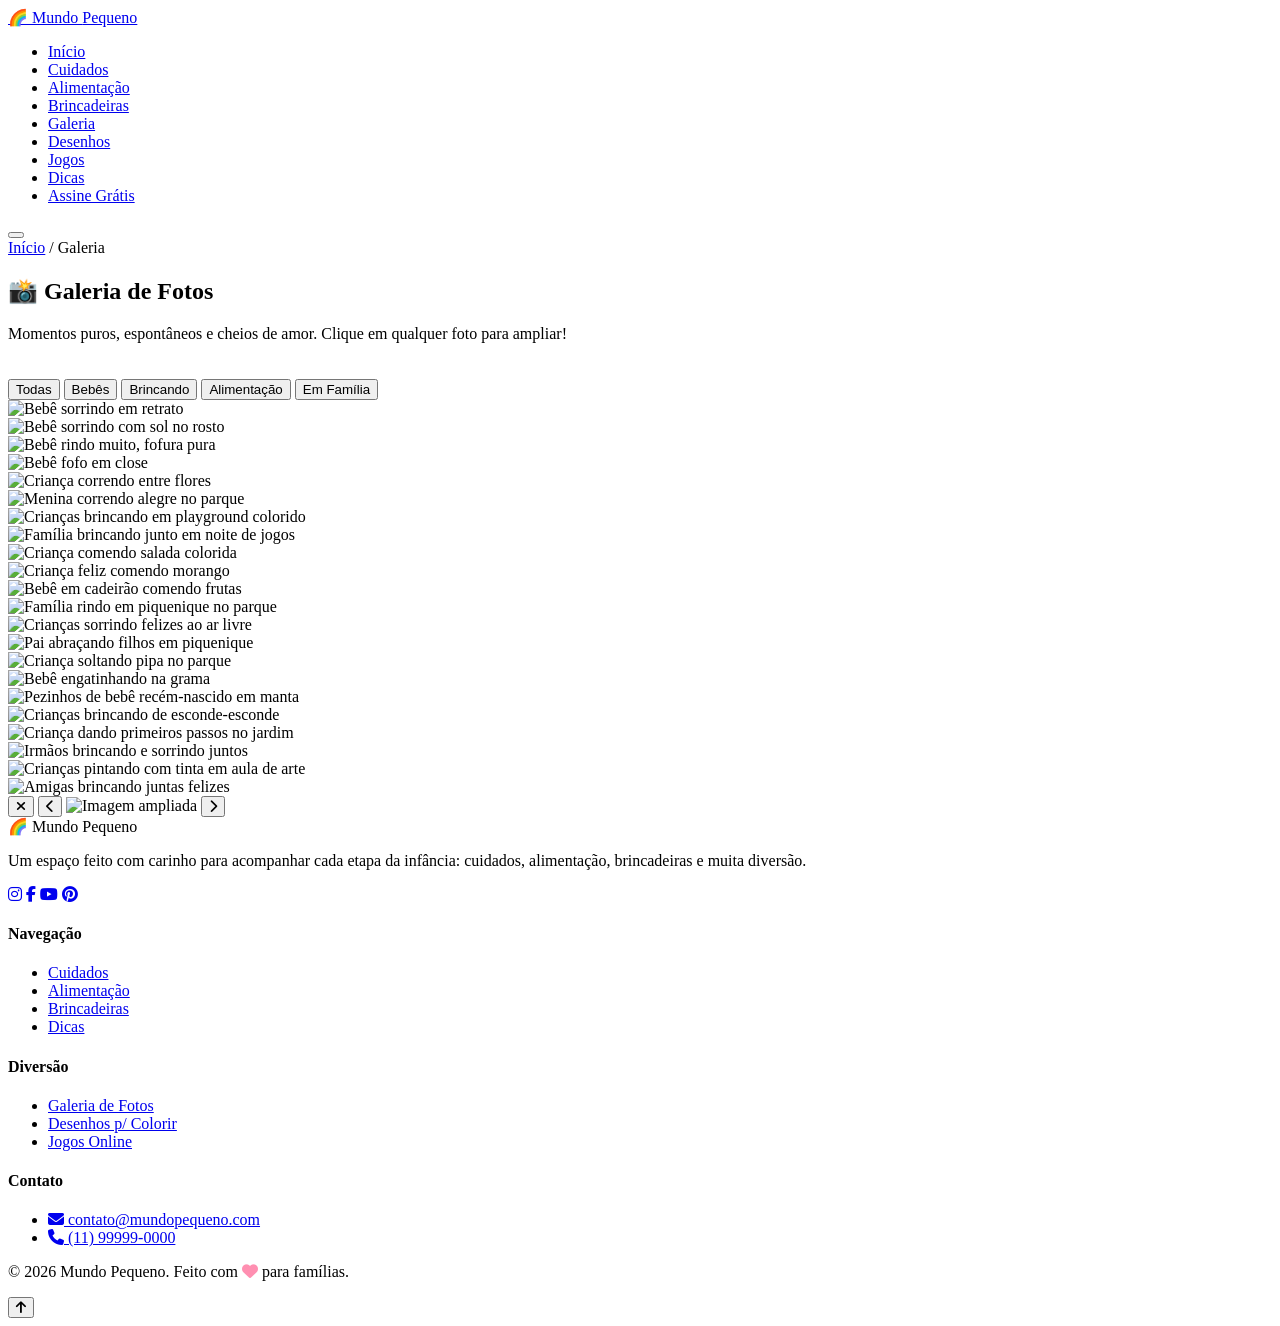
==== galeria.html @ c7234afe "Add files via upload" ====
<!DOCTYPE html>
<html lang="pt-BR">
<head>
<meta charset="UTF-8">
<meta name="viewport" content="width=device-width, initial-scale=1.0">
<title>Galeria de Fotos 📸 | Mundo Pequeno</title>
<meta name="description" content="Galeria com fotos fofas e emocionantes de bebês e crianças em momentos de brincadeira, alimentação e carinho.">
<link rel="icon" href="https://cdn.jsdelivr.net/gh/twitter/twemoji@14.0.2/assets/72x72/1f308.png">
<link rel="preconnect" href="https://fonts.googleapis.com">
<link href="https://fonts.googleapis.com/css2?family=Baloo+2:wght@500;600;700;800&family=Nunito:wght@400;600;700;800&display=swap" rel="stylesheet">
<link rel="stylesheet" href="https://cdn.jsdelivr.net/npm/@fortawesome/fontawesome-free@6.4.0/css/all.min.css">
<link rel="stylesheet" href="css/style.css">
</head>
<body>

<header class="site-header">
  <nav class="nav">
    <a href="index.html" class="logo"><span class="emoji-logo">🌈</span> Mundo <span>Pequeno</span></a>
    <ul class="nav-links" id="navLinks">
      <li><a href="index.html">Início</a></li>
      <li><a href="index.html#cuidados">Cuidados</a></li>
      <li><a href="index.html#alimentacao">Alimentação</a></li>
      <li><a href="index.html#brincadeiras">Brincadeiras</a></li>
      <li><a href="galeria.html" class="active">Galeria</a></li>
      <li><a href="desenhos.html">Desenhos</a></li>
      <li><a href="jogos.html">Jogos</a></li>
      <li><a href="index.html#dicas">Dicas</a></li>
      <li class="nav-cta"><a href="index.html#newsletter" class="btn btn-primary btn-sm">Assine Grátis</a></li>
    </ul>
    <button class="nav-toggle" id="navToggle" aria-label="Abrir menu"><span></span><span></span><span></span></button>
  </nav>
</header>

<section class="page-hero">
  <div class="container">
    <div class="breadcrumb"><a href="index.html">Início</a> / Galeria</div>
    <h1>📸 Galeria de Fotos</h1>
    <p>Momentos puros, espontâneos e cheios de amor. Clique em qualquer foto para ampliar!</p>
  </div>
</section>

<section style="padding-top:20px;">
  <div class="container">
    <div class="gallery-filters">
      <button class="active" data-filter="all">Todas</button>
      <button data-filter="bebes">Bebês</button>
      <button data-filter="brincando">Brincando</button>
      <button data-filter="alimentacao">Alimentação</button>
      <button data-filter="familia">Em Família</button>
    </div>

    <div class="gallery-grid" id="galleryGrid">
      <div class="gallery-item big" data-cat="bebes"><img src="https://sspark.genspark.ai/cfimages?u1=ndhddeLZFWGT2QNLQLzmzCzusl1w2wdhWSH6RtxrP0ZmwlwBD2rYt%2BAk1T1cfhvJv9oaSDErAEjLbPTglNGLpMYn3vOj9%2BGTQF0q&u2=%2FpJAjtqTDEt%2Bv%2FnV&width=2560" alt="Bebê sorrindo em retrato"></div>
      <div class="gallery-item" data-cat="bebes"><img src="https://sspark.genspark.ai/cfimages?u1=wyLe3C%2FAatpw%2FO4%2FJGMvjrgKcWoxJjUubyipTF%2FmRkcZkCUZC0ElCqLG8GH1RtX7pW635uxzYXK0th3lJWpb%2FtLRLevfHsQp%2B%2FsfWTzB47OzOsWj92z8WtKt3IEaE1g%3D&u2=%2BPU1qNR4vR9eNOVG&width=2560" alt="Bebê sorrindo com sol no rosto"></div>
      <div class="gallery-item" data-cat="bebes"><img src="https://sspark.genspark.ai/cfimages?u1=8L2IFlPkdaG%2FIW3AeMYnHKb4eAwyjwd8dw22cgdGkTfwISY3p1%2FhVpr8Nta03a7AEeLAphwVBm%2BUW2LVDxcgH6xd5I%2FwoS0oSSRqjXibA%2Bd6pWyJEW%2BmxaOGnXrDiw%3D%3D&u2=kWhI%2BEYVxFTC4DdW&width=2560" alt="Bebê rindo muito, fofura pura"></div>
      <div class="gallery-item" data-cat="bebes"><img src="https://sspark.genspark.ai/cfimages?u1=nSkT0t7nMFKpLuXsFscAIu6YBdMsJHf5hc7i%2FyCXRW3bRyOsYB9TfGbBkV8WTERxIGZbdeXm1TzRTCR2XvfxIrx3dXwN8hUG66l93VvWFYq0RHcwTFc7QH1au1a5OkRutzT%2FSqoSWOZs%2BxHULO1X8UY3XrJZMIPidQQfKF8nFTiYUZowz%2Fy4MwzSMY8TH6r6rdNrrvPdiO2BBJWKzJvbkiKhiYYpR4dZeQpNS1c0Pe%2BMOnPsiVyqrP2ezf313G8qig6XODM7vVbfgKGphIifDA%3D%3D&u2=FmXquI4T0TN6zmR3&width=2560" alt="Bebê fofo em close"></div>
      <div class="gallery-item" data-cat="brincando"><img src="https://sspark.genspark.ai/cfimages?u1=59ISI4aFKnPtWzOcBTF0I5ml5RJXpm5B3AfBr2Erm9TeOmwFgueIEve2jPlzuM46gnMAi53AapqGLBo0E2CuCd7VEn5RWjH8NbwACZI96RKM98XP%2F1CQaHisSA7GuGvZbXMqs8y6SAXkcRGLWAJMpjZWzwGOJZZxLCQJP1g0g6ZC9rir9vIqbgoHP2moUMwQ%2FQFh993Lb4isltNryDFymv7yGeEcs%2F4JXQm5btyzPd5uQrDFDeWNV3%2BuuDfu08QDfPqDxPw8FwPi%2B%2BfpMYrJUshYjNnGT49L5piJLTrHBk%2FGUFnyHLK0v5kTRoIH1S5oiEUplZV1FyTTrsb8HQ17k%2ByeW4ojQhJ32U48ofLu4xlV9q1k48qzZprQzNOdkIWRteJuSw%3D%3D&u2=sn4Roj9m0N7NNnrb&width=2560" alt="Criança correndo entre flores"></div>
      <div class="gallery-item big" data-cat="brincando"><img src="https://sspark.genspark.ai/cfimages?u1=fBDyU491KCCqEEFu7%2FhmPNwWjkM%2F2XoJVQUx02vh%2FolGIvzcqIdsznbCpgeQtoPpkAKB2pBQ6ruElIrLAnjWRtsxDEQAoI4FyH08cp%2B3tQS%2FheKLW9XnB6l4hBnWvF8aiOzVW2SUGP3YvSuy%2FoOx&u2=zw8rZxPJIC1Qbc1S&width=2560" alt="Menina correndo alegre no parque"></div>
      <div class="gallery-item" data-cat="brincando"><img src="https://sspark.genspark.ai/cfimages?u1=WpBDYF%2FdieONYsk8MtbFP0OM5wnWMpUHRu0hVZ8k0tvDK6dPFJK%2Fk%2FcP%2FlqayY1EDx5Sct%2FInZC2RCJblWyV0LVW%2FWLBJar6uX8mu8EFAk%2BySzVScyhiroKMCAeMaYhsCofOaCBijscZTL8njc3Mr6gNJtBwJ7ZF5A%3D%3D&u2=CWq1AVDPsnj2CJkj&width=2560" alt="Crianças brincando em playground colorido"></div>
      <div class="gallery-item" data-cat="brincando"><img src="https://sspark.genspark.ai/cfimages?u1=sA341pG9ekd1d1fHENVSpPhQZU5abH2H5noMOxdjfEWt6ttK6TJ8%2BB8UQWgXJcWCDMvwCS1d%2BQOWKHdgnYw2zYtiqh84KALpztPcodD2eGMD5tq%2B8yEoWZ5Bf%2FcmQw%3D%3D&u2=MdXFbS8UONEUH8Y7&width=2560" alt="Família brincando junto em noite de jogos"></div>
      <div class="gallery-item" data-cat="alimentacao"><img src="https://sspark.genspark.ai/cfimages?u1=ZKTM0e5CzXag6FHr%2B5U7Ea8sr9tWd%2B0Kv%2F19orjW7xzfxcWVRiq2DzjCu3D8LRmArNO6lWsaVP60xgjQvDSffSvbUJLDsTP%2BtN%2BZA%2FeQfewbdvDUlJJKfoTht6je3oleZ8IU5WjwO%2Fw3ft8j14mB9d9UUqb87VC8nVnbDwa9nardIBvo2hw%3D&u2=2hmnY5ufBSFMyHn7&width=2560" alt="Criança comendo salada colorida"></div>
      <div class="gallery-item big" data-cat="alimentacao"><img src="https://sspark.genspark.ai/cfimages?u1=9FxZXdM4X4CzOMcz3gTHTyas1kIEHZJN12BxcW1SlRtGMaehAtfrirt5HQFbJVjVk7xa3nz%2FELOdaUDOUrVTUymYnw40bvQy07XpS7xs2qSfy9FskDpMtvTRBbnT1rObOOAXxnR7ljIhXD0OyQ9QrkVKyqpJoX42kvm%2BRxe6vRT1zEdbNLU5r9oHgi6O0zL9KoLrXtHz2ph8XJ6kkJwSRuVQbZRuvFruAl19jXsMpg9X%2FYKhVhE%2B2MFSSIdjP56OTeE%3D&u2=9HQf231Tcwx0kzrl&width=2560" alt="Criança feliz comendo morango"></div>
      <div class="gallery-item" data-cat="alimentacao"><img src="https://sspark.genspark.ai/cfimages?u1=86lqR08vA5sWLrkDV4EsVoRUqktRRds6ESJ%2B%2FUfinsac5YedhL5WdPklPvlC%2BTSqW67JJ3TlSVY0QU8QCVzZT%2BdVcO3mgRHmUv05ErMwGKTNpexl6Dhu8gX8v1TBcQ%3D%3D&u2=K5OYk6gUGHNbGBi9&width=2560" alt="Bebê em cadeirão comendo frutas"></div>
      <div class="gallery-item" data-cat="familia"><img src="https://sspark.genspark.ai/cfimages?u1=b5iQfPULZfsXbhUaqRaP7CISdtkT1hkvnxKXjVybNKvUUQCOmRvNQbS2TdpFTGiKDgcts0X3qG3jQYtk0KEnct4fQ4gmR3nFEQ7bH8Pm7woQyl6fAvV3B1P08Kqv9jXmOQ%3D%3D&u2=fCo6V5jdaEC6CUcN&width=2560" alt="Família rindo em piquenique no parque"></div>
      <div class="gallery-item" data-cat="familia"><img src="https://sspark.genspark.ai/cfimages?u1=qlp3Pk4jx%2B5QQri7shN4EqS%2FPiMdzdB4tIMeLIs3VCson8bGPi%2Fb9UwNQFnewcjxgat%2FpxZOLktwCRA8G7QgNT6MlomLyUI%2BeFuY3Xu4NK%2Bx7aiCJkZbJnTIt58I1d3Y3uhuqQ5uUB0Ntk3Mir3Uiv8SeDgTSs64TgS2gE3vH9TVl9up1efvt8S1F2R2ppOIwqOaVCzJ%2Fg%3D%3D&u2=henoQmkNM05E8mzx&width=2560" alt="Crianças sorrindo felizes ao ar livre"></div>
      <div class="gallery-item big" data-cat="familia"><img src="https://sspark.genspark.ai/cfimages?u1=1blTArJ5Eu%2FGSH2etiKLRTBlxFUwZMqY1DZ2yItQqu2k89i%2B6gPXnyP3QJmQzXr42RCbxvhw4gGQcNsXjRLyuqfWVWNAkedi3a8heZniO7xo5TeQzhzOdxDymhdcimO0EmA%2FcCiGvslssW6CGYHBF%2BKzyv4NTE5cC8n2Kh%2FUtRLn7oo%2Bc51z5l%2Fv89xw7Y%2Fu&u2=9agaMQzuVgnDVISK&width=2560" alt="Pai abraçando filhos em piquenique"></div>
      <div class="gallery-item" data-cat="brincando"><img src="https://sspark.genspark.ai/cfimages?u1=1Fto99xITCwhFB8%2B5HtOlHPYJwrbszl1hx77c2Ob0JB8L7FdaOWtxvMlHomz2e%2BvvKUjw2hKQdYCW74EpMnTlNPe8OHSgJ1PrK8iMXfpBzcGsKsQuvMxYYYvxVoT8x0VgmHBMVJ2POoCBm1kFr8yKlo%2Ba6c3braZTQ%3D%3D&u2=MU2CLRSvXlZx8ZyN&width=2560" alt="Criança soltando pipa no parque"></div>
      <div class="gallery-item" data-cat="bebes"><img src="https://sspark.genspark.ai/cfimages?u1=GZcavKBhvGjLHQvYLj1cSE5FK9rAeLmlykykEyldJu1PBx9g099fC5qmTVgqDJdPLSYPnDcXmKaKosiJGXWiotTIvlpgbD4%2B6Oy7rMkeWN9xpmXHD%2FDef%2FgY&u2=VCSDzIK2xeZBY9p%2B&width=2560" alt="Bebê engatinhando na grama"></div>
      <div class="gallery-item" data-cat="bebes"><img src="https://sspark.genspark.ai/cfimages?u1=GqDWG23xCzHfJBTRkZeLnIqSGfOPdhkVPpeD1703GwXiyoiWSaqoHYmYqNs%2BW8WijkrIZ8GRK2JBOWyUqSAaiVXEZqMDWj%2Bqi0j6NTELcP6hO2F2MH6U8Drpd6QCR8E%3D&u2=B2mxKicVVddRcngL&width=2560" alt="Pezinhos de bebê recém-nascido em manta"></div>
      <div class="gallery-item" data-cat="brincando"><img src="https://sspark.genspark.ai/cfimages?u1=JRXGyfvhdbgeaXRARNCjpbID2xr7aeG57Gp6lYn4SQ9RtnUomC1nlRsrfz27rqwLVw6C%2BJHiDoCyhcS2B6qj2FYBRFA6bboLx%2FHUktshMMp0UfvQ9N5KGfmaBVWJdTQLR0xA3OiJosE2VkbWHJU5UvHXVNVX%2Fh3C1g%3D%3D&u2=7bhvJANsAh4cPqdR&width=2560" alt="Crianças brincando de esconde-esconde"></div>
      <div class="gallery-item" data-cat="alimentacao"><img src="https://sspark.genspark.ai/cfimages?u1=9pLEvFNa9xWrN87bJbIpUvJwy0%2Fwc01FcW7TuTxe%2Bq%2FrZBkfGl8IKHihKzmP4QbChPN1v1X3Q%2B1ZtUiJ6WsX4CZJ69P3Bwgv0TuNM6FZJ5T%2FiUAPADzg8GNT&u2=Cdj5ZmFF7YyDmeJ1&width=2560" alt="Criança dando primeiros passos no jardim"></div>
      <div class="gallery-item" data-cat="familia"><img src="https://sspark.genspark.ai/cfimages?u1=zXG65B2bnwlD1%2BCpa%2B%2FXchagHtrpxbhkB6bfVhUogb3kWrZtoYhfnTfnNH2VXRkskCCixY3mlTpaSpFLzRAjUgS%2FIfjd7hpIadNkMlV7AwMNJoVLsRFTI1%2B7CM%2BKAEPv4diLXzgmqp71tEWxcI%2BE%2B1qS8HY4qQ88Vg%3D%3D&u2=ygIACoiZtZZTprJc&width=2560" alt="Irmãos brincando e sorrindo juntos"></div>
      <div class="gallery-item" data-cat="brincando"><img src="https://sspark.genspark.ai/cfimages?u1=aX8Zofcm4DAO5x5znqSIduQWsm4Ck3ki2Zjb9fmflA6MuWwp1IG4y86abOy7NKKEnNt5qRHFZpm5s2qRPjF4mp6ahHuhcM6dtTK7%2BV%2F6FjDUKlWMLorTW7UleexSlNXi75QVvOgNCPNfBzIp8a8EzOj3gIrboZIKhKQBGQY35HjudR0rTxTrd29me5umbTcs8AMf4z2uUwr0DuTX4cdzaoaNgctVLEkuh3kT&u2=xWXws6ZHVBcLA3tJ&width=2560" alt="Crianças pintando com tinta em aula de arte"></div>
      <div class="gallery-item" data-cat="familia"><img src="https://sspark.genspark.ai/cfimages?u1=igejuYGntCnz6JPLpueFddcODlbTXeVL2FQJwPCcA29CObwJ8QZl9hnUXtAj6GNLW%2Fy1zQ2m9IWn92dsYTI9LtqUaqO7%2FhGy1QfveaH11iJgdiuVbIkm67%2Bo10qiSqG0gv%2FduYlUXFkFAWNYIwOZwx4qbdBjvM%2FG&u2=Y0ME9b8frFHMOvCb&width=2560" alt="Amigas brincando juntas felizes"></div>
    </div>
  </div>
</section>

<!-- Lightbox -->
<div class="lightbox" id="lightbox">
  <button class="lightbox-close" id="lightboxClose"><i class="fa-solid fa-xmark"></i></button>
  <button class="lightbox-nav lightbox-prev" id="lightboxPrev"><i class="fa-solid fa-chevron-left"></i></button>
  <img src="" alt="Imagem ampliada" id="lightboxImg">
  <button class="lightbox-nav lightbox-next" id="lightboxNext"><i class="fa-solid fa-chevron-right"></i></button>
</div>

<footer class="site-footer">
  <div class="container">
    <div class="footer-grid">
      <div class="footer-brand">
        <div class="footer-logo">🌈 Mundo <span>Pequeno</span></div>
        <p>Um espaço feito com carinho para acompanhar cada etapa da infância: cuidados, alimentação, brincadeiras e muita diversão.</p>
        <div class="social-icons">
          <a href="#"><i class="fa-brands fa-instagram"></i></a>
          <a href="#"><i class="fa-brands fa-facebook-f"></i></a>
          <a href="#"><i class="fa-brands fa-youtube"></i></a>
          <a href="#"><i class="fa-brands fa-pinterest"></i></a>
        </div>
      </div>
      <div>
        <h4>Navegação</h4>
        <ul>
          <li><a href="index.html#cuidados">Cuidados</a></li>
          <li><a href="index.html#alimentacao">Alimentação</a></li>
          <li><a href="index.html#brincadeiras">Brincadeiras</a></li>
          <li><a href="index.html#dicas">Dicas</a></li>
        </ul>
      </div>
      <div>
        <h4>Diversão</h4>
        <ul>
          <li><a href="galeria.html">Galeria de Fotos</a></li>
          <li><a href="desenhos.html">Desenhos p/ Colorir</a></li>
          <li><a href="jogos.html">Jogos Online</a></li>
        </ul>
      </div>
      <div>
        <h4>Contato</h4>
        <ul>
          <li><a href="#"><i class="fa-solid fa-envelope"></i> contato@mundopequeno.com</a></li>
          <li><a href="#"><i class="fa-solid fa-phone"></i> (11) 99999-0000</a></li>
        </ul>
      </div>
    </div>
    <div class="footer-bottom"><p>© 2026 Mundo Pequeno. Feito com <i class="fa-solid fa-heart" style="color:#FF8FB1;"></i> para famílias.</p></div>
  </div>
</footer>

<button class="back-to-top" id="backToTop"><i class="fa-solid fa-arrow-up"></i></button>
<script src="js/main.js"></script>
</body>
</html>
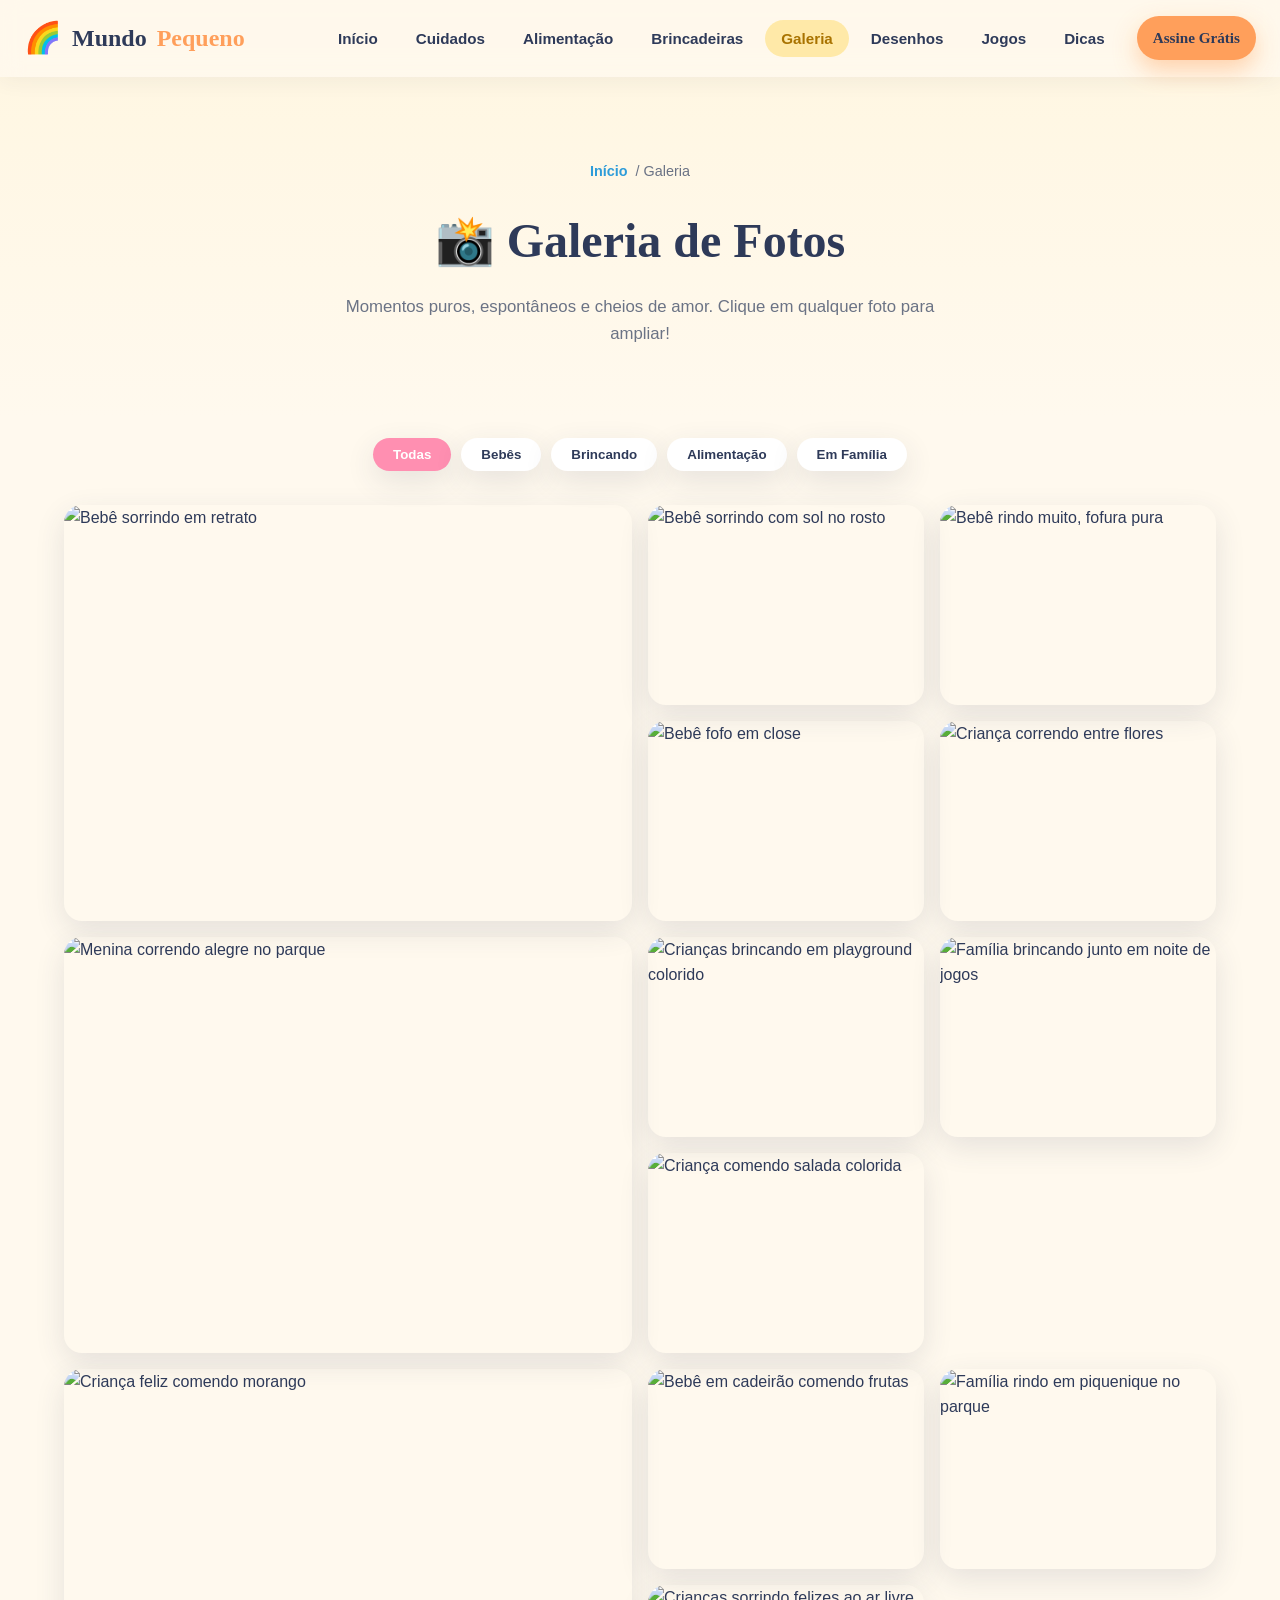
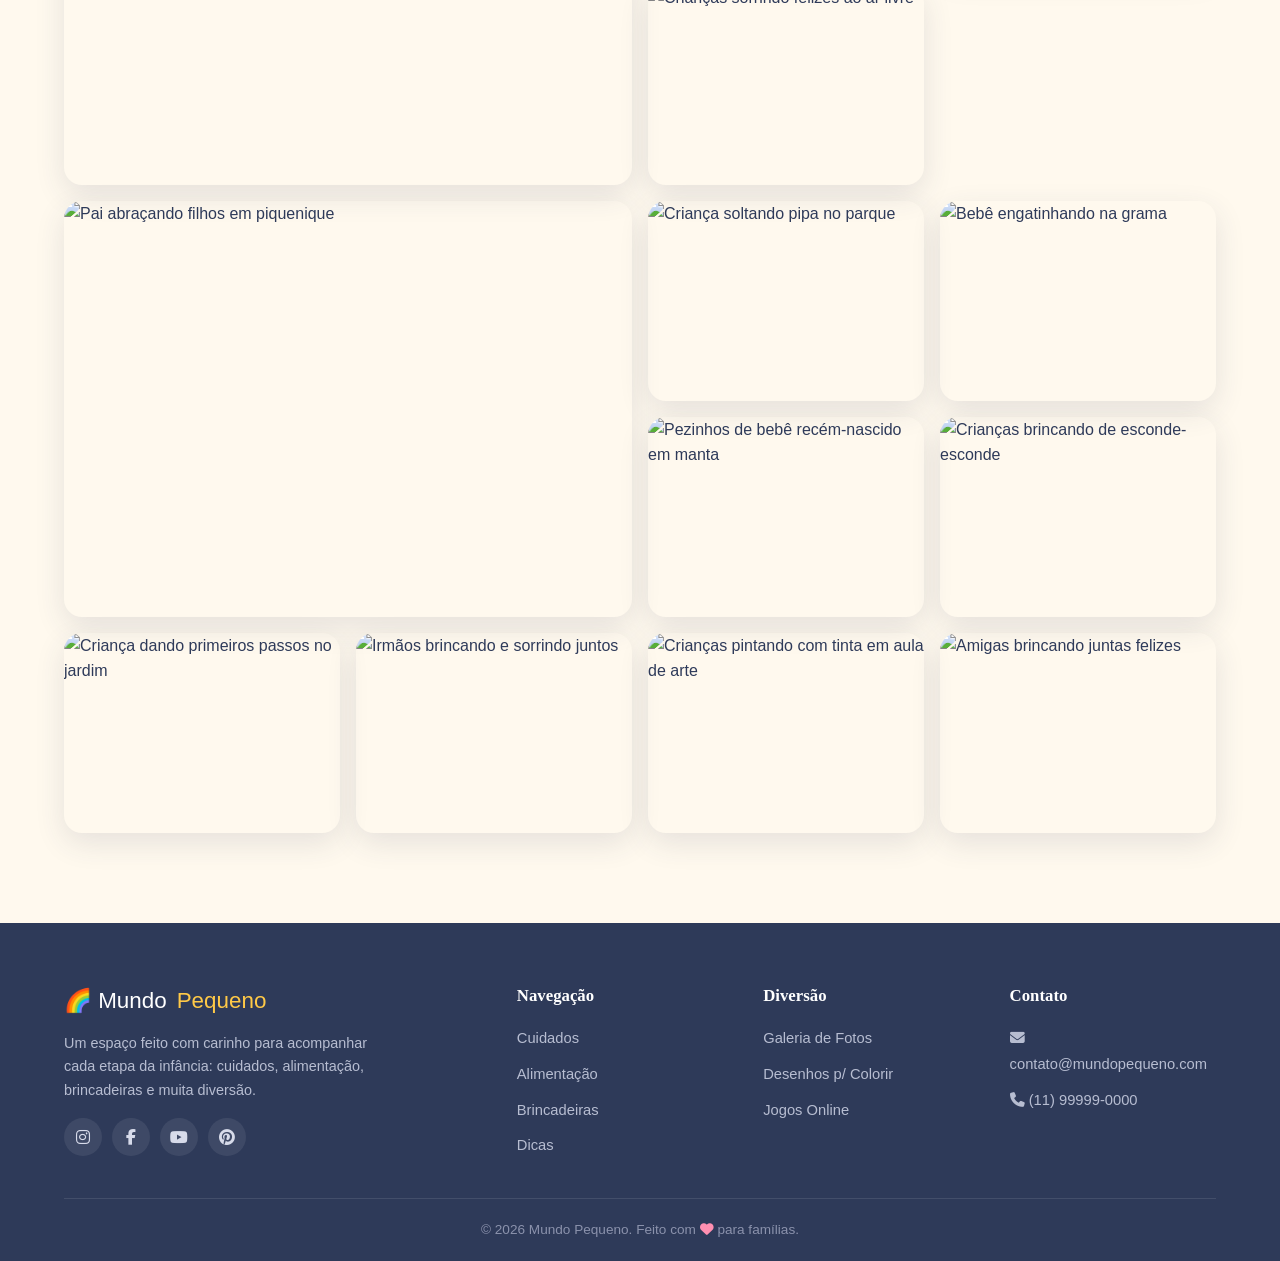
==== commit 7a605a5a: "Add files via upload" ====
--- a/galeria.html
+++ b/galeria.html
@@ -71,7 +71,7 @@
       <div class="gallery-item" data-cat="alimentacao"><img src="https://sspark.genspark.ai/cfimages?u1=9pLEvFNa9xWrN87bJbIpUvJwy0%2Fwc01FcW7TuTxe%2Bq%2FrZBkfGl8IKHihKzmP4QbChPN1v1X3Q%2B1ZtUiJ6WsX4CZJ69P3Bwgv0TuNM6FZJ5T%2FiUAPADzg8GNT&u2=Cdj5ZmFF7YyDmeJ1&width=2560" alt="Criança dando primeiros passos no jardim"></div>
       <div class="gallery-item" data-cat="familia"><img src="https://sspark.genspark.ai/cfimages?u1=zXG65B2bnwlD1%2BCpa%2B%2FXchagHtrpxbhkB6bfVhUogb3kWrZtoYhfnTfnNH2VXRkskCCixY3mlTpaSpFLzRAjUgS%2FIfjd7hpIadNkMlV7AwMNJoVLsRFTI1%2B7CM%2BKAEPv4diLXzgmqp71tEWxcI%2BE%2B1qS8HY4qQ88Vg%3D%3D&u2=ygIACoiZtZZTprJc&width=2560" alt="Irmãos brincando e sorrindo juntos"></div>
       <div class="gallery-item" data-cat="brincando"><img src="https://sspark.genspark.ai/cfimages?u1=aX8Zofcm4DAO5x5znqSIduQWsm4Ck3ki2Zjb9fmflA6MuWwp1IG4y86abOy7NKKEnNt5qRHFZpm5s2qRPjF4mp6ahHuhcM6dtTK7%2BV%2F6FjDUKlWMLorTW7UleexSlNXi75QVvOgNCPNfBzIp8a8EzOj3gIrboZIKhKQBGQY35HjudR0rTxTrd29me5umbTcs8AMf4z2uUwr0DuTX4cdzaoaNgctVLEkuh3kT&u2=xWXws6ZHVBcLA3tJ&width=2560" alt="Crianças pintando com tinta em aula de arte"></div>
-      <div class="gallery-item" data-cat="familia"><img src="https://sspark.genspark.ai/cfimages?u1=igejuYGntCnz6JPLpueFddcODlbTXeVL2FQJwPCcA29CObwJ8QZl9hnUXtAj6GNLW%2Fy1zQ2m9IWn92dsYTI9LtqUaqO7%2FhGy1QfveaH11iJgdiuVbIkm67%2Bo10qiSqG0gv%2FduYlUXFkFAWNYIwOZwx4qbdBjvM%2FG&u2=Y0ME9b8frFHMOvCb&width=2560" alt="Amigas brincando juntas felizes"></div>
+      <div class="gallery-item" data-cat="familia"><img src="https://us.123rf.com/450wm/olyakomarova/olyakomarova2109/olyakomarova210900287/174543908-duas-meninas-g%C3%AAmeas-id%C3%AAnticas-felizes-brincando-juntas-na-natureza-no-ver%C3%A3o-amizade-de-meninas-e.jpg?ver=6" alt="Amigas brincando juntas felizes"></div>
     </div>
   </div>
 </section>
--- a/css/style.css
+++ b/css/style.css
@@ -0,0 +1,634 @@
+/* =========================================================
+   MUNDO PEQUENO - Estilos gerais
+   Site infantil: cuidados, alimentação, brincadeiras, galeria,
+   desenhos e jogos para bebês, crianças e adolescentes.
+   ========================================================= */
+
+:root{
+  --amarelo: #FFC947;
+  --amarelo-claro: #FFE9A8;
+  --azul: #4FC3F7;
+  --azul-escuro: #2E9CD9;
+  --rosa: #FF8FB1;
+  --rosa-claro: #FFD3E2;
+  --verde: #7BE3A0;
+  --verde-escuro: #45C285;
+  --lilas: #C6A8F0;
+  --laranja: #FF9F5B;
+  --creme: #FFF9EE;
+  --branco: #FFFFFF;
+  --escuro: #2E3A59;
+  --cinza: #6B7385;
+  --sombra: 0 10px 30px rgba(46, 58, 89, 0.12);
+  --sombra-forte: 0 16px 40px rgba(46, 58, 89, 0.22);
+  --raio: 24px;
+  --raio-peq: 14px;
+}
+
+*{margin:0;padding:0;box-sizing:border-box;}
+
+html{scroll-behavior:smooth;}
+
+body{
+  font-family:'Nunito', sans-serif;
+  color:var(--escuro);
+  background:var(--creme);
+  overflow-x:hidden;
+  line-height:1.6;
+}
+
+h1,h2,h3,h4,.logo{
+  font-family:'Baloo 2', cursive;
+  font-weight:700;
+}
+
+img{max-width:100%;display:block;}
+
+a{text-decoration:none;color:inherit;}
+
+ul{list-style:none;}
+
+.container{
+  width:100%;
+  max-width:1200px;
+  margin:0 auto;
+  padding:0 24px;
+}
+
+section{position:relative;padding:90px 0;}
+
+.section-tag{
+  display:inline-flex;
+  align-items:center;
+  gap:8px;
+  background:var(--rosa-claro);
+  color:#D6396B;
+  font-weight:700;
+  padding:8px 20px;
+  border-radius:50px;
+  font-size:.85rem;
+  letter-spacing:.5px;
+  margin-bottom:16px;
+}
+.section-tag.blue{background:#D5EFFC;color:var(--azul-escuro);}
+.section-tag.green{background:#DBF7E6;color:var(--verde-escuro);}
+.section-tag.yellow{background:var(--amarelo-claro);color:#A97300;}
+.section-tag.purple{background:#EDE1FB;color:#7A4FC2;}
+
+.section-head{
+  text-align:center;
+  max-width:680px;
+  margin:0 auto 56px;
+}
+.section-head h2{
+  font-size:clamp(1.8rem,3.5vw,2.6rem);
+  color:var(--escuro);
+  margin-bottom:14px;
+}
+.section-head p{color:var(--cinza);font-size:1.05rem;}
+
+.btn{
+  display:inline-flex;
+  align-items:center;
+  gap:10px;
+  padding:14px 30px;
+  border-radius:50px;
+  font-weight:800;
+  font-family:'Baloo 2',cursive;
+  font-size:1rem;
+  cursor:pointer;
+  border:none;
+  transition:transform .25s ease, box-shadow .25s ease;
+  white-space:nowrap;
+}
+.btn:hover{transform:translateY(-4px) scale(1.02);}
+.btn-primary{background:var(--laranja);color:#fff;box-shadow:0 10px 24px rgba(255,159,91,.45);}
+.btn-primary:hover{box-shadow:0 14px 28px rgba(255,159,91,.55);}
+.btn-outline{background:#fff;color:var(--escuro);border:2px solid var(--azul);}
+.btn-outline:hover{background:var(--azul);color:#fff;}
+.btn-secondary{background:var(--azul);color:#fff;box-shadow:0 10px 24px rgba(79,195,247,.4);}
+.btn-white{background:#fff;color:var(--laranja);}
+.btn-sm{padding:9px 18px;font-size:.85rem;border-radius:40px;}
+
+/* ===================== HEADER ===================== */
+.site-header{
+  position:fixed;
+  top:0;left:0;right:0;
+  z-index:1000;
+  background:rgba(255,249,238,.9);
+  backdrop-filter:blur(10px);
+  box-shadow:0 4px 20px rgba(46,58,89,.06);
+  transition:all .3s ease;
+}
+.nav{
+  display:flex;
+  align-items:center;
+  justify-content:space-between;
+  padding:14px 24px;
+  max-width:1280px;
+  margin:0 auto;
+}
+.logo{
+  display:flex;
+  align-items:center;
+  gap:10px;
+  font-size:1.5rem;
+  color:var(--escuro);
+}
+.logo span{color:var(--laranja);}
+.logo .emoji-logo{
+  font-size:1.9rem;
+  display:inline-block;
+  animation:balanco 2.6s ease-in-out infinite;
+}
+@keyframes balanco{
+  0%,100%{transform:rotate(-8deg);}
+  50%{transform:rotate(8deg);}
+}
+.nav-links{
+  display:flex;
+  align-items:center;
+  gap:6px;
+}
+.nav-links a{
+  padding:10px 16px;
+  border-radius:50px;
+  font-weight:700;
+  font-size:.95rem;
+  color:var(--escuro);
+  transition:.2s;
+}
+.nav-links a:hover, .nav-links a.active{background:var(--amarelo-claro);color:#A97300;}
+.nav-cta{margin-left:10px;}
+.nav-toggle{
+  display:none;
+  flex-direction:column;
+  gap:5px;
+  background:none;
+  border:none;
+  cursor:pointer;
+  padding:8px;
+}
+.nav-toggle span{width:26px;height:3px;background:var(--escuro);border-radius:3px;transition:.3s;}
+
+/* ===================== HERO ===================== */
+.hero{
+  padding:170px 0 100px;
+  position:relative;
+  overflow:hidden;
+  background:linear-gradient(180deg,#FFF6E0 0%, var(--creme) 60%);
+}
+.hero-blob{
+  position:absolute;
+  border-radius:50%;
+  filter:blur(2px);
+  opacity:.55;
+  z-index:0;
+}
+.blob1{width:280px;height:280px;background:var(--rosa-claro);top:-60px;left:-80px;}
+.blob2{width:200px;height:200px;background:var(--azul);opacity:.25;top:120px;right:-60px;}
+.blob3{width:160px;height:160px;background:var(--amarelo);opacity:.4;bottom:-40px;left:20%;}
+.hero .container{
+  display:grid;
+  grid-template-columns:1.05fr 1fr;
+  gap:50px;
+  align-items:center;
+  position:relative;
+  z-index:1;
+}
+.hero-text h1{
+  font-size:clamp(2.2rem,5vw,3.4rem);
+  line-height:1.15;
+  margin-bottom:20px;
+  color:var(--escuro);
+}
+.hero-text h1 .highlight{
+  color:var(--laranja);
+  position:relative;
+  display:inline-block;
+}
+.hero-text h1 .highlight::after{
+  content:'';
+  position:absolute;
+  left:0;bottom:2px;
+  width:100%;height:12px;
+  background:var(--amarelo);
+  opacity:.5;
+  z-index:-1;
+  border-radius:6px;
+}
+.hero-text p{font-size:1.15rem;color:var(--cinza);margin-bottom:30px;max-width:520px;}
+.hero-actions{display:flex;gap:16px;flex-wrap:wrap;margin-bottom:32px;}
+.hero-stats{display:flex;gap:28px;flex-wrap:wrap;}
+.hero-stats div{text-align:left;}
+.hero-stats strong{display:block;font-size:1.6rem;font-family:'Baloo 2',cursive;color:var(--azul-escuro);}
+.hero-stats span{font-size:.85rem;color:var(--cinza);}
+
+.hero-visual{position:relative;}
+.hero-collage{
+  position:relative;
+  display:grid;
+  grid-template-columns:1.2fr 1fr;
+  gap:16px;
+}
+.hero-collage img{
+  border-radius:var(--raio);
+  box-shadow:var(--sombra-forte);
+  object-fit:cover;
+  width:100%;
+}
+.hero-collage .img-a{height:340px;grid-row:span 2;}
+.hero-collage .img-b{height:160px;}
+.hero-collage .img-c{height:160px;}
+.hero-sticker{
+  position:absolute;
+  background:#fff;
+  border-radius:20px;
+  padding:12px 16px;
+  box-shadow:var(--sombra);
+  display:flex;
+  align-items:center;
+  gap:10px;
+  font-weight:800;
+  font-family:'Baloo 2',cursive;
+  animation:float 4s ease-in-out infinite;
+}
+.sticker1{top:-20px;right:20px;color:var(--verde-escuro);}
+.sticker2{bottom:20px;left:-30px;color:var(--rosa);animation-delay:1s;}
+@keyframes float{
+  0%,100%{transform:translateY(0);}
+  50%{transform:translateY(-14px);}
+}
+
+/* ===================== FEATURES / SOBRE ===================== */
+.features-grid{
+  display:grid;
+  grid-template-columns:repeat(4,1fr);
+  gap:24px;
+}
+.feature-card{
+  background:#fff;
+  border-radius:var(--raio);
+  padding:34px 26px;
+  text-align:center;
+  box-shadow:var(--sombra);
+  transition:transform .3s ease, box-shadow .3s ease;
+  border:3px solid transparent;
+}
+.feature-card:hover{transform:translateY(-10px);border-color:var(--amarelo);}
+.feature-icon{
+  width:70px;height:70px;
+  border-radius:50%;
+  display:flex;align-items:center;justify-content:center;
+  font-size:1.8rem;
+  margin:0 auto 18px;
+  color:#fff;
+}
+.feature-card:nth-child(1) .feature-icon{background:var(--rosa);}
+.feature-card:nth-child(2) .feature-icon{background:var(--verde-escuro);}
+.feature-card:nth-child(3) .feature-icon{background:var(--azul-escuro);}
+.feature-card:nth-child(4) .feature-icon{background:var(--laranja);}
+.feature-card h3{font-size:1.15rem;margin-bottom:10px;}
+.feature-card p{color:var(--cinza);font-size:.92rem;margin-bottom:16px;}
+.feature-link{font-weight:800;color:var(--azul-escuro);font-size:.9rem;}
+
+/* ===================== CUIDADOS ===================== */
+.cuidados-section{background:#fff;}
+.cuidados-grid{
+  display:grid;
+  grid-template-columns:repeat(3,1fr);
+  gap:26px;
+}
+.cuidado-card{
+  border-radius:var(--raio);
+  overflow:hidden;
+  box-shadow:var(--sombra);
+  background:var(--creme);
+  transition:transform .3s ease;
+}
+.cuidado-card:hover{transform:translateY(-8px);}
+.cuidado-card img{height:200px;object-fit:cover;}
+.cuidado-body{padding:22px;}
+.cuidado-body h3{
+  display:flex;align-items:center;gap:10px;
+  font-size:1.15rem;margin-bottom:10px;color:var(--escuro);
+}
+.cuidado-body h3 i{color:var(--laranja);}
+.cuidado-body ul{display:flex;flex-direction:column;gap:8px;}
+.cuidado-body li{
+  font-size:.92rem;color:var(--cinza);
+  display:flex;gap:8px;align-items:flex-start;
+}
+.cuidado-body li i{color:var(--verde-escuro);margin-top:3px;}
+
+/* ===================== ALIMENTAÇÃO ===================== */
+.alimentacao-section{
+  background:linear-gradient(180deg,#F2FBF6 0%, #fff 100%);
+}
+.alimentacao-wrap{
+  display:grid;
+  grid-template-columns:1fr 1fr;
+  gap:50px;
+  align-items:center;
+}
+.alimentacao-imgs{
+  display:grid;
+  grid-template-columns:1fr 1fr;
+  gap:16px;
+}
+.alimentacao-imgs img{border-radius:20px;box-shadow:var(--sombra);height:180px;object-fit:cover;}
+.alimentacao-imgs img:first-child{grid-column:1/-1;height:220px;}
+.plate-tips{display:flex;flex-direction:column;gap:18px;}
+.plate-tip{
+  display:flex;gap:16px;
+  background:#fff;
+  border-radius:16px;
+  padding:16px 20px;
+  box-shadow:var(--sombra);
+  align-items:flex-start;
+}
+.plate-tip .num{
+  min-width:40px;height:40px;border-radius:50%;
+  background:var(--verde-escuro);color:#fff;
+  display:flex;align-items:center;justify-content:center;
+  font-family:'Baloo 2',cursive;font-weight:700;
+}
+.plate-tip h4{margin-bottom:4px;font-size:1.05rem;}
+.plate-tip p{color:var(--cinza);font-size:.9rem;}
+
+.food-avoid{
+  margin-top:60px;
+  background:#fff;
+  border-radius:var(--raio);
+  box-shadow:var(--sombra);
+  padding:34px;
+}
+.food-avoid h3{text-align:center;margin-bottom:26px;font-size:1.4rem;}
+.avoid-grid{
+  display:grid;
+  grid-template-columns:repeat(4,1fr);
+  gap:20px;
+  text-align:center;
+}
+.avoid-grid .item i{
+  font-size:1.6rem;color:var(--rosa);margin-bottom:10px;
+}
+.avoid-grid .item p{font-size:.88rem;color:var(--cinza);font-weight:700;}
+
+/* ===================== BRINCADEIRAS PREVIEW ===================== */
+.brincadeiras-section{background:#fff;}
+.age-filters{
+  display:flex;justify-content:center;gap:12px;flex-wrap:wrap;margin-bottom:40px;
+}
+.age-filters button{
+  padding:10px 22px;border-radius:50px;border:2px solid var(--azul);
+  background:#fff;color:var(--azul-escuro);font-weight:700;cursor:pointer;
+  font-family:'Nunito',sans-serif;transition:.2s;
+}
+.age-filters button.active,.age-filters button:hover{background:var(--azul);color:#fff;}
+
+.play-grid{
+  display:grid;
+  grid-template-columns:repeat(4,1fr);
+  gap:22px;
+}
+.play-card{
+  position:relative;
+  border-radius:20px;
+  overflow:hidden;
+  box-shadow:var(--sombra);
+  height:260px;
+  cursor:default;
+}
+.play-card img{width:100%;height:100%;object-fit:cover;transition:transform .4s ease;}
+.play-card:hover img{transform:scale(1.08);}
+.play-card-overlay{
+  position:absolute;inset:0;
+  background:linear-gradient(180deg,rgba(0,0,0,0) 40%, rgba(30,20,50,.82) 100%);
+  display:flex;flex-direction:column;justify-content:flex-end;
+  padding:18px;color:#fff;
+}
+.play-card-overlay .tag{
+  align-self:flex-start;
+  background:var(--amarelo);color:#5A3E00;
+  font-size:.72rem;font-weight:800;padding:4px 12px;border-radius:20px;margin-bottom:8px;
+}
+.play-card-overlay h4{font-size:1.05rem;margin-bottom:4px;}
+.play-card-overlay p{font-size:.8rem;opacity:.9;}
+
+/* ===================== GALERIA PREVIEW / GRID ===================== */
+.gallery-section{background:var(--creme);}
+.gallery-filters{
+  display:flex;justify-content:center;gap:10px;flex-wrap:wrap;margin-bottom:34px;
+}
+.gallery-filters button{
+  padding:9px 20px;border-radius:50px;border:none;background:#fff;
+  color:var(--escuro);font-weight:700;cursor:pointer;box-shadow:var(--sombra);
+  font-family:'Nunito',sans-serif; transition:.2s;
+}
+.gallery-filters button.active{background:var(--rosa);color:#fff;}
+
+.gallery-grid{
+  display:grid;
+  grid-template-columns:repeat(4,1fr);
+  grid-auto-rows:200px;
+  gap:16px;
+}
+.gallery-item{border-radius:18px;overflow:hidden;cursor:pointer;position:relative;box-shadow:var(--sombra);}
+.gallery-item img{width:100%;height:100%;object-fit:cover;transition:transform .5s ease;}
+.gallery-item:hover img{transform:scale(1.1);}
+.gallery-item::after{
+  content:'\f00e';
+  font-family:'Font Awesome 6 Free';font-weight:900;
+  position:absolute;inset:0;
+  display:flex;align-items:center;justify-content:center;
+  background:rgba(46,58,89,0);
+  color:#fff;font-size:1.4rem;opacity:0;
+  transition:.3s;
+}
+.gallery-item:hover::after{background:rgba(46,58,89,.35);opacity:1;}
+.gallery-item.big{grid-column:span 2;grid-row:span 2;}
+
+/* Lightbox */
+.lightbox{
+  position:fixed;inset:0;background:rgba(20,15,30,.9);
+  display:none;align-items:center;justify-content:center;z-index:2000;
+  padding:30px;
+}
+.lightbox.open{display:flex;}
+.lightbox img{max-width:90vw;max-height:85vh;border-radius:16px;box-shadow:0 20px 60px rgba(0,0,0,.5);}
+.lightbox-close{
+  position:absolute;top:26px;right:34px;color:#fff;font-size:2rem;cursor:pointer;
+  background:none;border:none;
+}
+.lightbox-nav{
+  position:absolute;top:50%;transform:translateY(-50%);
+  background:rgba(255,255,255,.15);border:none;color:#fff;
+  font-size:1.6rem;padding:16px 18px;border-radius:50%;cursor:pointer;
+}
+.lightbox-prev{left:24px;}
+.lightbox-next{right:24px;}
+
+/* ===================== DESENHOS / JOGOS PREVIEW CTA ===================== */
+.cta-duo{
+  display:grid;grid-template-columns:1fr 1fr;gap:30px;
+}
+.cta-card{
+  border-radius:var(--raio);
+  padding:44px;
+  color:#fff;
+  position:relative;
+  overflow:hidden;
+  min-height:280px;
+  display:flex;flex-direction:column;justify-content:center;
+}
+.cta-card.desenhos{background:linear-gradient(135deg,var(--lilas),#8E6FD1);}
+.cta-card.jogos{background:linear-gradient(135deg,var(--azul),var(--azul-escuro));}
+.cta-card h3{font-size:1.6rem;margin-bottom:10px;}
+.cta-card p{margin-bottom:22px;opacity:.95;max-width:320px;}
+.cta-card .deco{
+  position:absolute;font-size:6rem;opacity:.18;bottom:-20px;right:-10px;
+}
+
+/* ===================== DICAS (accordion) ===================== */
+.dicas-section{background:#fff;}
+.accordion{max-width:800px;margin:0 auto;display:flex;flex-direction:column;gap:14px;}
+.accordion-item{
+  border:2px solid #F0EAE0;border-radius:16px;overflow:hidden;background:var(--creme);
+}
+.accordion-head{
+  display:flex;align-items:center;justify-content:space-between;
+  padding:18px 22px;cursor:pointer;font-weight:800;font-family:'Baloo 2',cursive;
+  font-size:1.05rem;
+}
+.accordion-head i{transition:transform .3s ease;color:var(--laranja);}
+.accordion-item.open .accordion-head i{transform:rotate(180deg);}
+.accordion-body{
+  max-height:0;overflow:hidden;transition:max-height .35s ease;
+  padding:0 22px;
+}
+.accordion-item.open .accordion-body{padding-bottom:20px;}
+.accordion-body p{color:var(--cinza);font-size:.95rem;}
+.accordion-head .num-icon{
+  width:38px;height:38px;border-radius:50%;background:var(--amarelo-claro);
+  color:#A97300;display:flex;align-items:center;justify-content:center;margin-right:14px;font-size:.95rem;
+}
+.accordion-head-left{display:flex;align-items:center;}
+
+/* ===================== NEWSLETTER ===================== */
+.newsletter-section{
+  background:linear-gradient(135deg,var(--rosa) 0%, var(--laranja) 100%);
+  color:#fff;
+  text-align:center;
+  border-radius:0;
+  position:relative;
+  overflow:hidden;
+}
+.newsletter-section h2{color:#fff;margin-bottom:12px;}
+.newsletter-section p{opacity:.95;margin-bottom:30px;}
+.newsletter-form{
+  display:flex;gap:12px;max-width:560px;margin:0 auto;flex-wrap:wrap;justify-content:center;
+}
+.newsletter-form input, .newsletter-form select{
+  flex:1;min-width:180px;padding:14px 20px;border-radius:50px;border:none;font-family:'Nunito',sans-serif;font-size:.95rem;
+}
+.newsletter-msg{margin-top:16px;font-weight:700;}
+
+/* ===================== FOOTER ===================== */
+.site-footer{background:var(--escuro);color:#D7DBEA;padding:60px 0 20px;}
+.footer-grid{
+  display:grid;grid-template-columns:2fr 1fr 1fr 1fr;gap:40px;margin-bottom:40px;
+}
+.footer-grid h4{color:#fff;margin-bottom:16px;font-size:1.05rem;}
+.footer-grid ul{display:flex;flex-direction:column;gap:10px;}
+.footer-grid ul a{color:#B7BDD1;font-size:.92rem;transition:.2s;}
+.footer-grid ul a:hover{color:var(--amarelo);}
+.footer-logo{display:flex;align-items:center;gap:10px;font-size:1.4rem;color:#fff;margin-bottom:14px;}
+.footer-logo span{color:var(--amarelo);}
+.footer-brand p{color:#B7BDD1;font-size:.9rem;max-width:320px;margin-bottom:16px;}
+.social-icons{display:flex;gap:10px;}
+.social-icons a{
+  width:38px;height:38px;border-radius:50%;background:rgba(255,255,255,.08);
+  display:flex;align-items:center;justify-content:center;transition:.2s;
+}
+.social-icons a:hover{background:var(--amarelo);color:#2E3A59;}
+.footer-bottom{
+  border-top:1px solid rgba(255,255,255,.1);padding-top:20px;
+  text-align:center;font-size:.85rem;color:#8B92AC;
+}
+
+/* ===================== PAGE HEADER (subpáginas) ===================== */
+.page-hero{
+  padding:160px 0 70px;
+  text-align:center;
+  background:linear-gradient(180deg,#FFF6E0 0%, var(--creme) 100%);
+  position:relative;
+  overflow:hidden;
+}
+.page-hero h1{font-size:clamp(2rem,4vw,3rem);margin-bottom:14px;}
+.page-hero p{color:var(--cinza);max-width:600px;margin:0 auto;font-size:1.05rem;}
+.breadcrumb{display:flex;justify-content:center;gap:8px;margin-bottom:20px;color:var(--cinza);font-size:.9rem;}
+.breadcrumb a{color:var(--azul-escuro);font-weight:700;}
+
+/* ===================== SCROLL ANIMATIONS ===================== */
+.reveal{opacity:0;transform:translateY(40px);transition:opacity .7s ease, transform .7s ease;}
+.reveal.visible{opacity:1;transform:translateY(0);}
+
+/* ===================== BACK TO TOP ===================== */
+.back-to-top{
+  position:fixed;bottom:26px;right:26px;
+  width:52px;height:52px;border-radius:50%;
+  background:var(--laranja);color:#fff;
+  display:flex;align-items:center;justify-content:center;
+  font-size:1.2rem;box-shadow:var(--sombra-forte);
+  cursor:pointer;z-index:900;opacity:0;pointer-events:none;
+  transition:opacity .3s ease, transform .3s ease;
+  border:none;
+}
+.back-to-top.show{opacity:1;pointer-events:auto;}
+.back-to-top:hover{transform:translateY(-4px);}
+
+/* ===================== RESPONSIVE ===================== */
+@media (max-width:1024px){
+  .features-grid{grid-template-columns:repeat(2,1fr);}
+  .cuidados-grid{grid-template-columns:repeat(2,1fr);}
+  .play-grid{grid-template-columns:repeat(2,1fr);}
+  .gallery-grid{grid-template-columns:repeat(3,1fr);}
+  .alimentacao-wrap{grid-template-columns:1fr;}
+  .footer-grid{grid-template-columns:1fr 1fr;}
+  .avoid-grid{grid-template-columns:repeat(2,1fr);}
+}
+
+@media (max-width:860px){
+  .nav-links{
+    position:absolute;top:100%;left:0;right:0;
+    background:#fff;flex-direction:column;align-items:stretch;
+    padding:16px;box-shadow:var(--sombra);
+    display:none;gap:4px;
+  }
+  .nav-links.open{display:flex;}
+  .nav-links a{padding:14px 18px;}
+  .nav-toggle{display:flex;}
+  .nav-cta{margin:10px 0 0;}
+  .hero .container{grid-template-columns:1fr;}
+  .hero-text{text-align:center;}
+  .hero-text p{margin:0 auto 30px;}
+  .hero-actions,.hero-stats{justify-content:center;}
+  .hero-collage{margin-top:20px;}
+  .cta-duo{grid-template-columns:1fr;}
+}
+
+@media (max-width:640px){
+  section{padding:60px 0;}
+  .features-grid{grid-template-columns:1fr;}
+  .cuidados-grid{grid-template-columns:1fr;}
+  .play-grid{grid-template-columns:1fr 1fr;}
+  .gallery-grid{grid-template-columns:1fr 1fr;grid-auto-rows:150px;}
+  .gallery-item.big{grid-column:span 2;grid-row:span 1;}
+  .avoid-grid{grid-template-columns:1fr 1fr;}
+  .footer-grid{grid-template-columns:1fr;}
+  .newsletter-form{flex-direction:column;}
+  .hero-collage{grid-template-columns:1fr 1fr;}
+  .hero-collage .img-a{grid-row:span 1;height:200px;}
+  .hero-collage .img-b,.hero-collage .img-c{height:150px;}
+}
